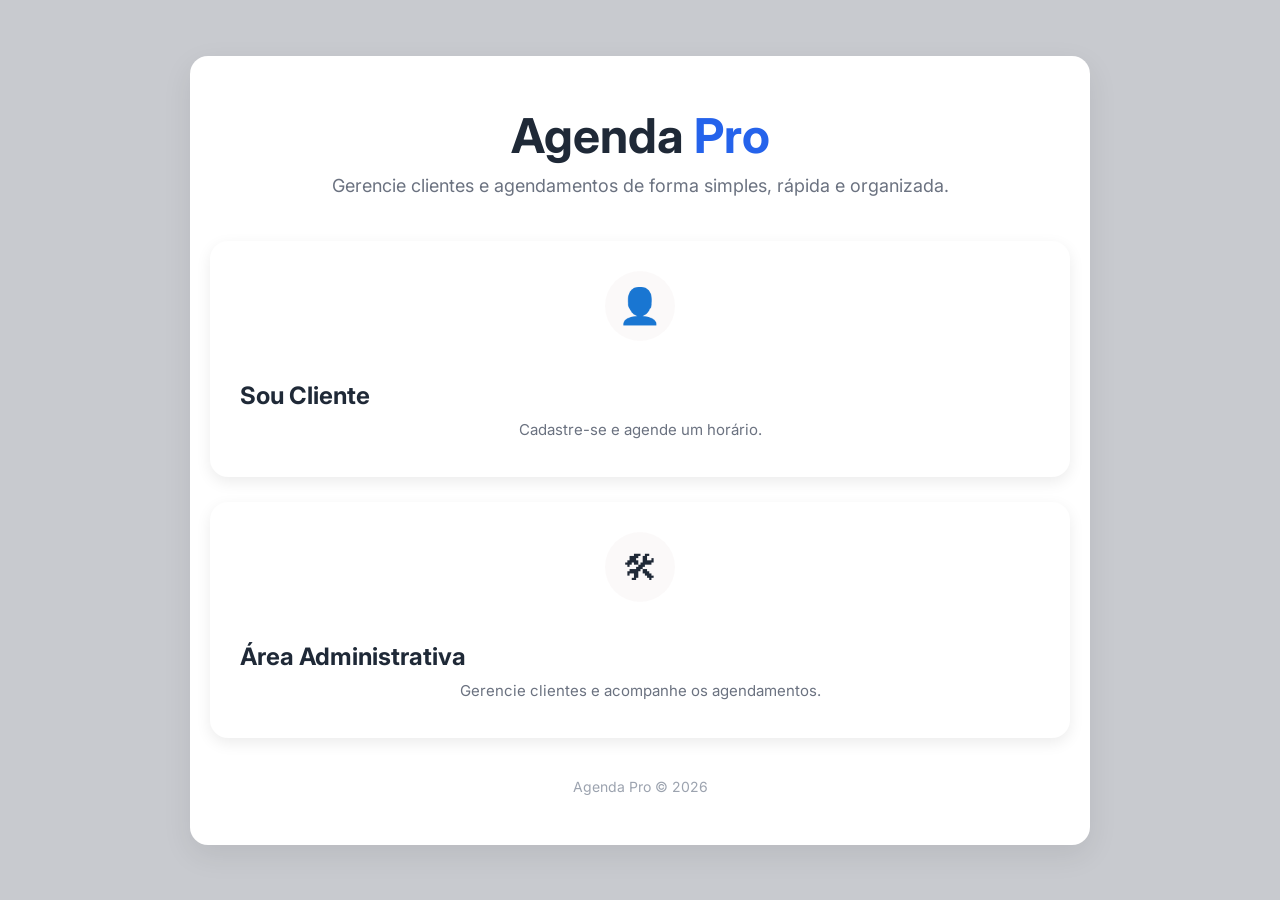
==== frontend/index.html @ 9832e8e5 "Refatora e organiza estrutura do CSS" ====
<!DOCTYPE html>
<html lang="pt-BR">

<head>

    <meta charset="UTF-8">

    <title>Agenda Pro</title>

    <link rel="preconnect" href="https://fonts.googleapis.com">

    <link rel="preconnect"
          href="https://fonts.gstatic.com"
          crossorigin>

    <link href="https://fonts.googleapis.com/css2?family=Inter:wght@400;500;600;700&display=swap"
          rel="stylesheet">

    <link rel="stylesheet" href="style.css">

</head>

<body>

<div class="container">

    <h1 class="logo">
        Agenda <span>Pro</span>
    </h1>

    <p class="subtitle">
        Gerencie clientes e agendamentos de forma simples, rápida e organizada.
    </p>

    <div class="home-card"
         onclick="window.location.href='customer.html'">

        <div class="icon-box">
            👤
        </div>

        <h2>Sou Cliente</h2>

        <p>
            Cadastre-se e agende um horário.
        </p>

    </div>

    <div class="home-card"
         onclick="window.location.href='admin.html'">

        <div class="icon-box">
            🛠
        </div>

        <h2>Área Administrativa</h2>

        <p>
            Gerencie clientes e acompanhe os agendamentos.
        </p>

    </div>

    <footer>

        Agenda Pro © 2026

    </footer>

</div>

</body>

</html>
---- frontend/style.css ----
/* =======================================================
   RESET
======================================================= */

* {
    margin: 0;
    padding: 0;
    box-sizing: border-box;
}

/* =======================================================
   GERAL
======================================================= */

body {

    margin: 0;

    background: #C8CACF;

    font-family: "Inter", sans-serif;

    color: #1F2937;

    display: flex;

    justify-content: center;

    align-items: center;

    min-height: 100vh;

    padding: 30px;

}

h1 {

    font-size: 28px;

    font-weight: 700;

    margin-bottom: 10px;

}

h2 {

    margin-top: 40px;

    margin-bottom: 20px;

    font-size: 24px;

    font-weight: 700;

    text-align: left;

}

p {

    margin-bottom: 8px;

    font-size: 15px;

    color: #555;

}

/* =======================================================
   LAYOUT
======================================================= */

.container {

    width: 90%;

    max-width: 900px;

    margin: auto;

    padding: 50px 20px;

    text-align: center;

    background: white;

    border-radius: 18px;

    box-shadow: 0 10px 30px rgba(0,0,0,.08);
}

/* =======================================================
   COMPONENTES
======================================================= */

.input_field {

    width: 100%;

    padding: 10px;

    margin-bottom: 10px;

    border: 1px solid #ccc;

    border-radius: 8px;

}

.register-button{

    width:100%;

    padding:14px;

    margin-top:30px;

    border:none;

    border-radius:14px;

    background:#2563EB;

    color:white;

    font-size:16px;

    font-weight:600;

    cursor:pointer;

    transition:.25s;

}

.register-button:hover{

    background:#1D4ED8;

}


/* =======================================================
   LOGO
======================================================= */

.logo{

    font-size:48px;

    font-weight:700;

    margin-bottom:10px;

}

.logo span{

    color:#2563EB;

}

.subtitle{

    color:#6B7280;

    font-size:18px;

    margin-bottom:45px;

}

/* =======================================================
   HOME
======================================================= */

.home-card{

    background:white;

    border-radius:18px;

    padding:30px;

    margin-bottom:25px;

    cursor:pointer;

    transition:0.25s;

    box-shadow:0px 5px 15px rgba(0,0,0,.08);

}

.home-card:hover{

    transform:translateY(-6px);

    box-shadow:0px 15px 30px rgba(0,0,0,.12);

}

.home-card h2{

    margin-bottom:10px;

}

.home-card p{

    color:#6B7280;

}

.icon-box {

    width: 70px;

    height: 70px;

    margin: 0 auto 15px;

    display: flex;

    align-items: center;

    justify-content: center;

    border-radius: 50%;

    background: #faf8f8cc;

    font-size: 35px;

}

/* =======================================================
   ADMIN
======================================================= */

.dashboard{

    display:flex;

    gap:20px;

    margin-bottom:40px;

}

.summary-card{

    flex:1;

    background:#FFFFFF;

    border-radius:18px;

    padding:22px;

    box-shadow:0 8px 18px rgba(0,0,0,.08);

    transition:.25s;

}

.summary-card:hover{

    transform:translateY(-4px);

    box-shadow:0 14px 24px rgba(0,0,0,.12);

}

.summary-card h3{

    font-size:16px;

    font-weight:600;

    color:#67727e;

    margin-bottom:12px;

}

.summary-card strong{

    font-size:38px;

    color:#2563EB;

}

/* =======================================================
   CLIENTES
======================================================= */

.client-card{

    background:#FFFFFF;

    padding:20px;

    margin-bottom:18px;

    border-radius:18px;

    box-shadow:0 6px 15px rgba(0,0,0,.08);

    display:flex;

    justify-content:space-between;

    align-items:center;

    transition:.25s;

}

.client-card:hover{

    transform:translateY(-3px);

    box-shadow:0 12px 24px rgba(0,0,0,.12);

}

.client-card button{

    width:42px;

    height:42px;

    border:none;

    border-radius:10px;

    background:#FEE2E2;

    color:#DC2626;

    font-size:18px;

    cursor:pointer;

    transition:.25s;

}

.client-card button:hover{

    background:#DC2626;

    color:white;

}

/* =======================================================
   FOOTER
======================================================= */

footer{

    margin-top:40px;

    color:#9CA3AF;

    font-size:14px;

}
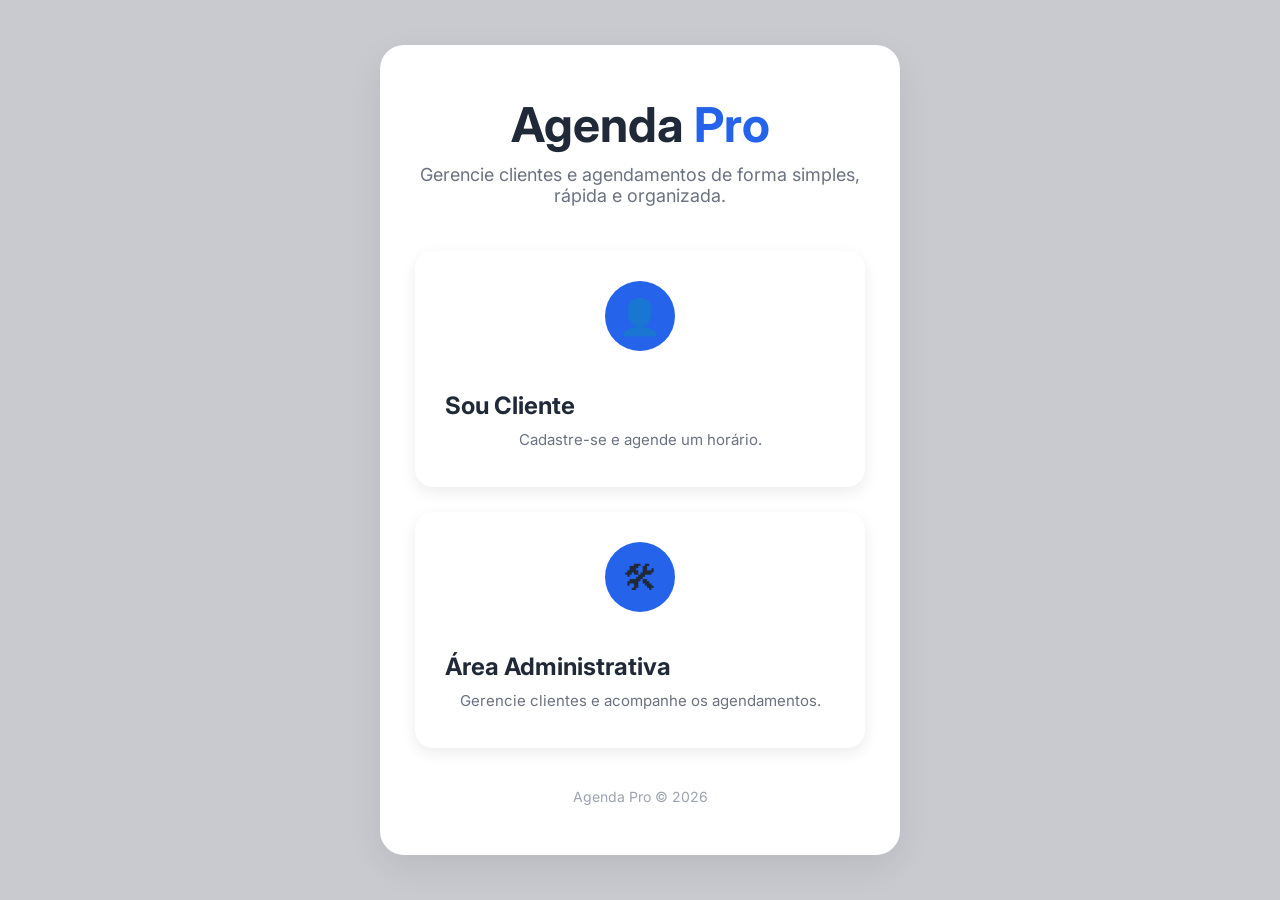
==== commit d280e547: "Refatora layout e melhora a interface do sistema" ====
--- a/frontend/index.html
+++ b/frontend/index.html
@@ -22,7 +22,7 @@
 
 <body>
 
-<div class="container">
+<div class="home-container">
 
     <h1 class="logo">
         Agenda <span>Pro</span>
--- a/frontend/style.css
+++ b/frontend/style.css
@@ -72,23 +72,64 @@
    LAYOUT
 ======================================================= */
 
-.container {
+/* =======================================================
+   LAYOUT
+======================================================= */
+
+.home-container {
 
     width: 90%;
 
-    max-width: 900px;
+    max-width: 520px;
 
     margin: auto;
 
-    padding: 50px 20px;
+    padding: 50px 35px;
+
+    background: #FFFFFF;
+
+    border-radius: 24px;
+
+    box-shadow: 0 12px 35px rgba(0,0,0,.08);
 
     text-align: center;
 
-    background: white;
-
-    border-radius: 18px;
-
-    box-shadow: 0 10px 30px rgba(0,0,0,.08);
+}
+
+.customer-container {
+
+    width: 90%;
+
+    max-width: 650px;
+
+    margin: auto;
+
+    padding: 50px 35px;
+
+    background: #FFFFFF;
+
+    border-radius: 24px;
+
+    box-shadow: 0 12px 35px rgba(0,0,0,.08);
+
+}
+
+.admin-container {
+
+    width: 90%;
+
+    max-width: 950px;
+
+    margin: auto;
+
+    padding: 50px 35px;
+
+    background: #FFFFFF;
+
+    border-radius: 24px;
+
+    box-shadow: 0 12px 35px rgba(0,0,0,.08);
+
 }
 
 /* =======================================================
@@ -230,7 +271,7 @@
 
     border-radius: 50%;
 
-    background: #faf8f8cc;
+    background: #2563EB;
 
     font-size: 35px;
 
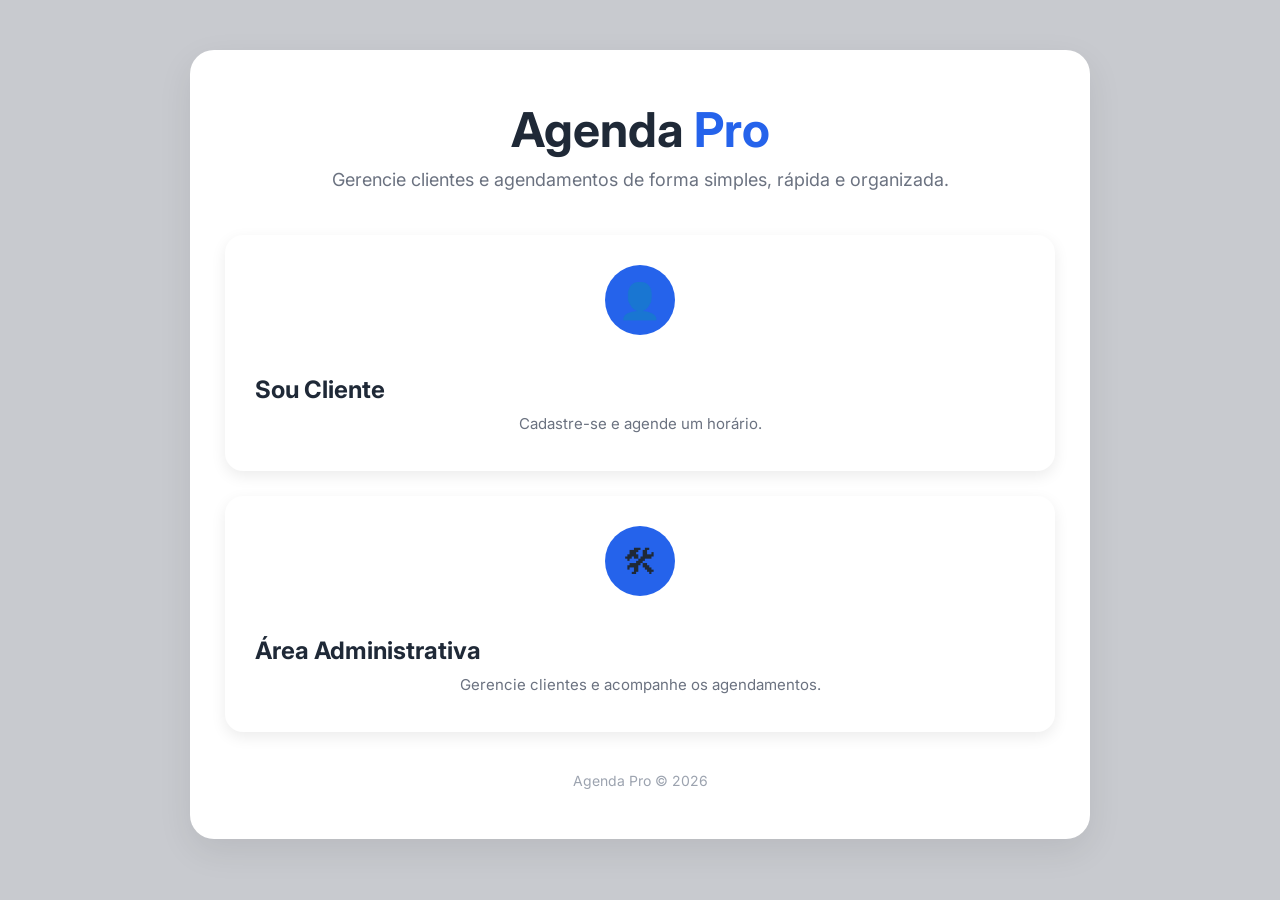
==== commit c304b1d5: "feat: implementa multi-tenancy e autenticacao JWT com login/registro" ====
--- a/frontend/index.html
+++ b/frontend/index.html
@@ -3,6 +3,8 @@
 
 <head>
 
+    <script src="config.js"></script>
+    
     <meta charset="UTF-8">
 
     <title>Agenda Pro</title>
--- a/frontend/style.css
+++ b/frontend/style.css
@@ -22,393 +22,722 @@
 
     color: #1F2937;
 
+}
+
+h1 {
+
+    font-size: 28px;
+
+    font-weight: 700;
+
+    margin-bottom: 10px;
+
+}
+
+h2 {
+
+    margin-top: 40px;
+
+    margin-bottom: 20px;
+
+    font-size: 24px;
+
+    font-weight: 700;
+
+    text-align: left;
+
+}
+
+p {
+
+    margin-bottom: 8px;
+
+    font-size: 15px;
+
+    color: #555;
+
+}
+
+/* =======================================================
+   LAYOUT
+======================================================= */
+
+/* =======================================================
+   LAYOUT
+======================================================= */
+
+.home-container {
+
+    width: 90%;
+
+    max-width: 900px;
+
+    margin: 50px auto;
+
+    padding: 50px 35px;
+
+    background: #FFFFFF;
+
+    border-radius: 24px;
+
+    box-shadow: 0 12px 35px rgba(0,0,0,.08);
+
+    text-align: center;
+
+}
+
+.customer-container{
+
+    display:flex;
+
+    flex-direction:column;
+
+    gap:28px;
+
+}
+
+.admin-container {
+
+    width: 90%;
+
+    max-width: 900px;
+
+    margin: 50px auto;
+
+    padding: 50px 35px;
+
+    background: #FFFFFF;
+
+    border-radius: 24px;
+
+    box-shadow: 0 12px 35px rgba(0,0,0,.08);
+
+}
+
+/* =======================================================
+   COMPONENTES
+======================================================= */
+
+.input_field{
+
+    width:100%;
+
+    padding:15px;
+
+    margin-bottom:18px;
+
+    border:1px solid #D6D9E0;
+
+    border-radius:12px;
+
+    font-size:15px;
+
+    transition:.25s;
+
+}
+
+.input_field:focus{
+
+    outline:none;
+
+    border-color:#2563EB;
+
+    box-shadow:0 0 0 4px rgba(37,99,235,.12);
+
+}
+
+.register-button{
+
+    width:100%;
+
+    padding:16px;
+
+    margin-top:22px;
+
+    border:none;
+
+    border-radius:14px;
+
+    background:#2563EB;
+
+    color:white;
+
+    font-size:16px;
+
+    font-weight:600;
+
+    cursor:pointer;
+
+    transition:.25s;
+
+}
+
+.register-button:hover{
+
+    background:#1D4ED8;
+
+    transform:translateY(-2px);
+
+}
+
+
+/* =======================================================
+   LOGO
+======================================================= */
+
+.logo{
+
+    font-size:48px;
+
+    font-weight:700;
+
+    margin-bottom:10px;
+
+}
+
+.logo span{
+
+    color:#2563EB;
+
+}
+
+.subtitle{
+
+    color:#6B7280;
+
+    font-size:18px;
+
+    margin-bottom:45px;
+
+}
+
+.dashboard-header{
+
+    text-align:left;
+
+    margin-bottom:40px;
+
+}
+
+.dashboard-description{
+
+    margin-top:10px;
+
+    color:#6B7280;
+
+    font-size:16px;
+
+    line-height:1.6;
+
+}
+
+/* =======================================================
+   HOME
+======================================================= */
+
+.home-card{
+
+    background:white;
+
+    border-radius:18px;
+
+    padding:30px;
+
+    margin-bottom:25px;
+
+    cursor:pointer;
+
+    transition:0.25s;
+
+    box-shadow:0px 5px 15px rgba(0,0,0,.08);
+
+}
+
+.home-card:hover{
+
+    transform:translateY(-6px);
+
+    box-shadow:0px 15px 30px rgba(0,0,0,.12);
+
+}
+
+.home-card h2{
+
+    margin-bottom:10px;
+
+}
+
+.home-card p{
+
+    color:#6B7280;
+
+}
+
+.icon-box {
+
+    width: 70px;
+
+    height: 70px;
+
+    margin: 0 auto 15px;
+
     display: flex;
 
+    align-items: center;
+
     justify-content: center;
 
-    align-items: center;
-
-    min-height: 100vh;
-
-    padding: 30px;
-
-}
-
-h1 {
-
-    font-size: 28px;
-
-    font-weight: 700;
-
-    margin-bottom: 10px;
-
-}
-
-h2 {
-
-    margin-top: 40px;
-
-    margin-bottom: 20px;
-
-    font-size: 24px;
-
-    font-weight: 700;
-
-    text-align: left;
-
-}
-
-p {
-
-    margin-bottom: 8px;
-
-    font-size: 15px;
-
-    color: #555;
-
-}
-
-/* =======================================================
-   LAYOUT
-======================================================= */
-
-/* =======================================================
-   LAYOUT
-======================================================= */
-
-.home-container {
-
-    width: 90%;
-
-    max-width: 520px;
-
-    margin: auto;
-
-    padding: 50px 35px;
-
-    background: #FFFFFF;
-
-    border-radius: 24px;
-
-    box-shadow: 0 12px 35px rgba(0,0,0,.08);
-
-    text-align: center;
-
-}
-
-.customer-container {
-
-    width: 90%;
-
-    max-width: 650px;
-
-    margin: auto;
-
-    padding: 50px 35px;
-
-    background: #FFFFFF;
-
-    border-radius: 24px;
-
-    box-shadow: 0 12px 35px rgba(0,0,0,.08);
-
-}
-
-.admin-container {
-
-    width: 90%;
-
-    max-width: 950px;
-
-    margin: auto;
-
-    padding: 50px 35px;
-
-    background: #FFFFFF;
-
-    border-radius: 24px;
-
-    box-shadow: 0 12px 35px rgba(0,0,0,.08);
-
-}
-
-/* =======================================================
-   COMPONENTES
-======================================================= */
-
-.input_field {
-
-    width: 100%;
-
-    padding: 10px;
-
-    margin-bottom: 10px;
-
-    border: 1px solid #ccc;
-
-    border-radius: 8px;
-
-}
-
-.register-button{
+    border-radius: 50%;
+
+    background: #2563EB;
+
+    font-size: 35px;
+
+}
+
+/* =======================================================
+   ADMIN
+======================================================= */
+
+.dashboard{
+
+    width:90%;
+
+    max-width:700px;
+
+    margin:0 auto 30px;
+
+    display:flex;
+
+    gap:20px;
+
+}
+
+.summary-card{
+
+    flex:1;
+
+    background:#FFFFFF;
+
+    border-radius:18px;
+
+    padding:22px;
+
+    box-shadow:0 8px 18px rgba(0,0,0,.08);
+
+    text-align:center;
+
+    transition:.25s;
+
+}
+
+.summary-card:hover{
+
+    transform:translateY(-4px);
+
+    box-shadow:0 14px 24px rgba(0,0,0,.12);
+
+}
+
+.summary-card h3{
+
+    font-size:16px;
+
+    font-weight:600;
+
+    color:#67727e;
+
+    margin-bottom:12px;
+
+}
+
+.summary-card strong{
+
+    display:block;
+
+    margin-top:8px;
+
+    font-size:42px;
+
+    font-weight:700;
+
+    color:#2563EB;
+
+}
+
+.summary-icon{
+
+    width:60px;
+
+    height:60px;
+
+    margin:0 auto 18px;
+
+    border-radius:16px;
+
+    background:#DBEAFE;
+
+    display:flex;
+
+    justify-content:center;
+
+    align-items:center;
+
+    font-size:30px;
+
+}
+
+/* =======================================================
+   CLIENTES
+======================================================= */
+
+.client-card{
+
+    background:#FFFFFF;
+
+    padding:20px;
+
+    margin-bottom:18px;
+
+    border-radius:18px;
+
+    box-shadow:0 6px 15px rgba(0,0,0,.08);
+
+    display:flex;
+
+    justify-content:space-between;
+
+    align-items:center;
+
+    transition:.25s;
+
+    gap: 25px;
+
+}
+
+.client-card:hover{
+
+    transform:translateY(-3px);
+
+    box-shadow:0 12px 24px rgba(0,0,0,.12);
+
+}
+
+.client-card button{
+
+    width:42px;
+
+    height:42px;
+
+    border:none;
+
+    border-radius:10px;
+
+    background:#FEE2E2;
+
+    color:#DC2626;
+
+    font-size:18px;
+
+    cursor:pointer;
+
+    transition:.25s;
+
+}
+
+.client-card button:hover{
+
+    background:#DC2626;
+
+    color:white;
+
+}
+
+/* =======================================================
+   FOOTER
+======================================================= */
+
+footer{
+
+    margin-top:40px;
+
+    color:#9CA3AF;
+
+    font-size:14px;
+
+}
+
+.card-info{
+
+    display:flex;
+
+    flex-direction:column;
+
+    gap:6px;
+
+}
+
+.card-info h3{
+
+    margin:0;
+
+    font-size:20px;
+
+    font-weight:600;
+
+    color:#1F2937;
+
+}
+
+.card-info p{
+
+    margin:0;
+
+    color:#6B7280;
+
+    font-size:15px;
+
+}
+
+.section-divider{
+
+    border:none;
+
+    border-top:1px solid #E5E7EB;
+
+    margin:40px 0;
+
+}
+
+.search-box{
+
+    margin-bottom:25px;
+
+}
+
+.search-box input{
 
     width:100%;
 
-    padding:14px;
-
-    margin-top:30px;
+    padding:14px 18px;
 
     border:none;
 
     border-radius:14px;
 
+    background:#F3F4F6;
+
+    font-size:15px;
+
+    transition:.25s;
+
+}
+
+.search-box input:focus{
+
+    outline:none;
+
+    background:#FFFFFF;
+
+    box-shadow:0 0 0 3px rgba(37,99,235,.15);
+
+}
+
+.section-header{
+
+    display:flex;
+
+    justify-content:space-between;
+
+    align-items:center;
+
+    margin:40px 0 20px;
+
+}
+
+.action-button{
+
+    padding:10px 18px;
+
+    border:none;
+
+    border-radius:12px;
+
     background:#2563EB;
 
     color:white;
 
+    font-size:14px;
+
+    font-weight:600;
+
+    cursor:pointer;
+
+    transition:.25s;
+
+}
+
+.action-button:hover{
+
+    background:#1D4ED8;
+
+    transform:translateY(-2px);
+
+}
+
+@media (max-width:768px){
+
+    .section-header{
+
+        flex-direction:column;
+
+        align-items:flex-start;
+
+        gap:15px;
+
+    }
+
+    .action-button{
+
+        width:100%;
+
+    }
+
+}
+
+#toast{
+
+    position:fixed;
+
+    top:25px;
+
+    right:25px;
+
+    background:#22C55E;
+
+    color:white;
+
+    padding:16px 22px;
+
+    border-radius:14px;
+
+    font-weight:600;
+
+    box-shadow:0 10px 25px rgba(0,0,0,.15);
+
+    opacity:0;
+
+    transform:translateY(-20px);
+
+    transition:.3s;
+
+    z-index:1000;
+
+}
+
+#toast.show{
+
+    opacity:1;
+
+    transform:translateY(0);
+
+}
+
+#toast.error{
+
+    background:#EF4444;
+
+}
+
+.customer-header{
+
+    position:relative;
+
+    text-align:center;
+
+    margin-bottom:35px;
+
+}
+
+
+.form-card{
+
+    background:white;
+
+    border-radius:20px;
+
+    padding:35px;
+
+    margin-bottom:25px;
+
+    box-shadow:0 12px 28px rgba(0,0,0,.08);
+
+}
+
+.form-card h2{
+
+    font-size:34px;
+
+    margin-bottom:8px;
+
+}
+
+.section-description{
+
+    color:#6B7280;
+
+    margin-bottom:28px;
+
     font-size:16px;
 
+    line-height: 1.5;
+
+}
+
+.back-button{
+
+    position:absolute;
+
+    left:0;
+
+    top:6px;
+
+    background:none;
+
+    border:none;
+
+    color:#2563EB;
+
+    font-size:15px;
+
     font-weight:600;
 
     cursor:pointer;
 
-    transition:.25s;
-
-}
-
-.register-button:hover{
-
-    background:#1D4ED8;
-
-}
-
-
-/* =======================================================
-   LOGO
-======================================================= */
-
-.logo{
-
-    font-size:48px;
-
-    font-weight:700;
-
-    margin-bottom:10px;
-
-}
-
-.logo span{
-
-    color:#2563EB;
-
-}
-
-.subtitle{
-
-    color:#6B7280;
-
-    font-size:18px;
-
-    margin-bottom:45px;
-
-}
-
-/* =======================================================
-   HOME
-======================================================= */
-
-.home-card{
-
-    background:white;
-
-    border-radius:18px;
-
-    padding:30px;
-
-    margin-bottom:25px;
-
-    cursor:pointer;
-
-    transition:0.25s;
-
-    box-shadow:0px 5px 15px rgba(0,0,0,.08);
-
-}
-
-.home-card:hover{
-
-    transform:translateY(-6px);
-
-    box-shadow:0px 15px 30px rgba(0,0,0,.12);
-
-}
-
-.home-card h2{
-
-    margin-bottom:10px;
-
-}
-
-.home-card p{
-
-    color:#6B7280;
-
-}
-
-.icon-box {
-
-    width: 70px;
-
-    height: 70px;
-
-    margin: 0 auto 15px;
-
-    display: flex;
-
-    align-items: center;
-
-    justify-content: center;
-
-    border-radius: 50%;
-
-    background: #2563EB;
-
-    font-size: 35px;
-
-}
-
-/* =======================================================
-   ADMIN
-======================================================= */
-
-.dashboard{
-
-    display:flex;
-
-    gap:20px;
-
-    margin-bottom:40px;
-
-}
-
-.summary-card{
-
-    flex:1;
+    transition: .2s;
+
+}
+
+.back-button:hover{
+
+    color:#1D4ED8;
+
+}
+
+.customer-wrapper{
+
+    width:90%;
+
+    max-width:820px;
+
+    margin:50px auto;
 
     background:#FFFFFF;
 
-    border-radius:18px;
-
-    padding:22px;
-
-    box-shadow:0 8px 18px rgba(0,0,0,.08);
-
-    transition:.25s;
-
-}
-
-.summary-card:hover{
-
-    transform:translateY(-4px);
-
-    box-shadow:0 14px 24px rgba(0,0,0,.12);
-
-}
-
-.summary-card h3{
-
-    font-size:16px;
-
-    font-weight:600;
-
-    color:#67727e;
-
-    margin-bottom:12px;
-
-}
-
-.summary-card strong{
-
-    font-size:38px;
-
-    color:#2563EB;
-
-}
-
-/* =======================================================
-   CLIENTES
-======================================================= */
-
-.client-card{
-
-    background:#FFFFFF;
-
-    padding:20px;
-
-    margin-bottom:18px;
-
-    border-radius:18px;
-
-    box-shadow:0 6px 15px rgba(0,0,0,.08);
-
-    display:flex;
-
-    justify-content:space-between;
-
-    align-items:center;
-
-    transition:.25s;
-
-}
-
-.client-card:hover{
-
-    transform:translateY(-3px);
-
-    box-shadow:0 12px 24px rgba(0,0,0,.12);
-
-}
-
-.client-card button{
-
-    width:42px;
-
-    height:42px;
-
-    border:none;
-
-    border-radius:10px;
-
-    background:#FEE2E2;
-
-    color:#DC2626;
-
-    font-size:18px;
-
-    cursor:pointer;
-
-    transition:.25s;
-
-}
-
-.client-card button:hover{
-
-    background:#DC2626;
-
-    color:white;
-
-}
-
-/* =======================================================
-   FOOTER
-======================================================= */
-
-footer{
-
-    margin-top:40px;
-
-    color:#9CA3AF;
-
-    font-size:14px;
-
-}
+    border-radius:24px;
+
+    padding:45px;
+
+    box-shadow:0 15px 35px rgba(0,0,0,.08);
+
+}
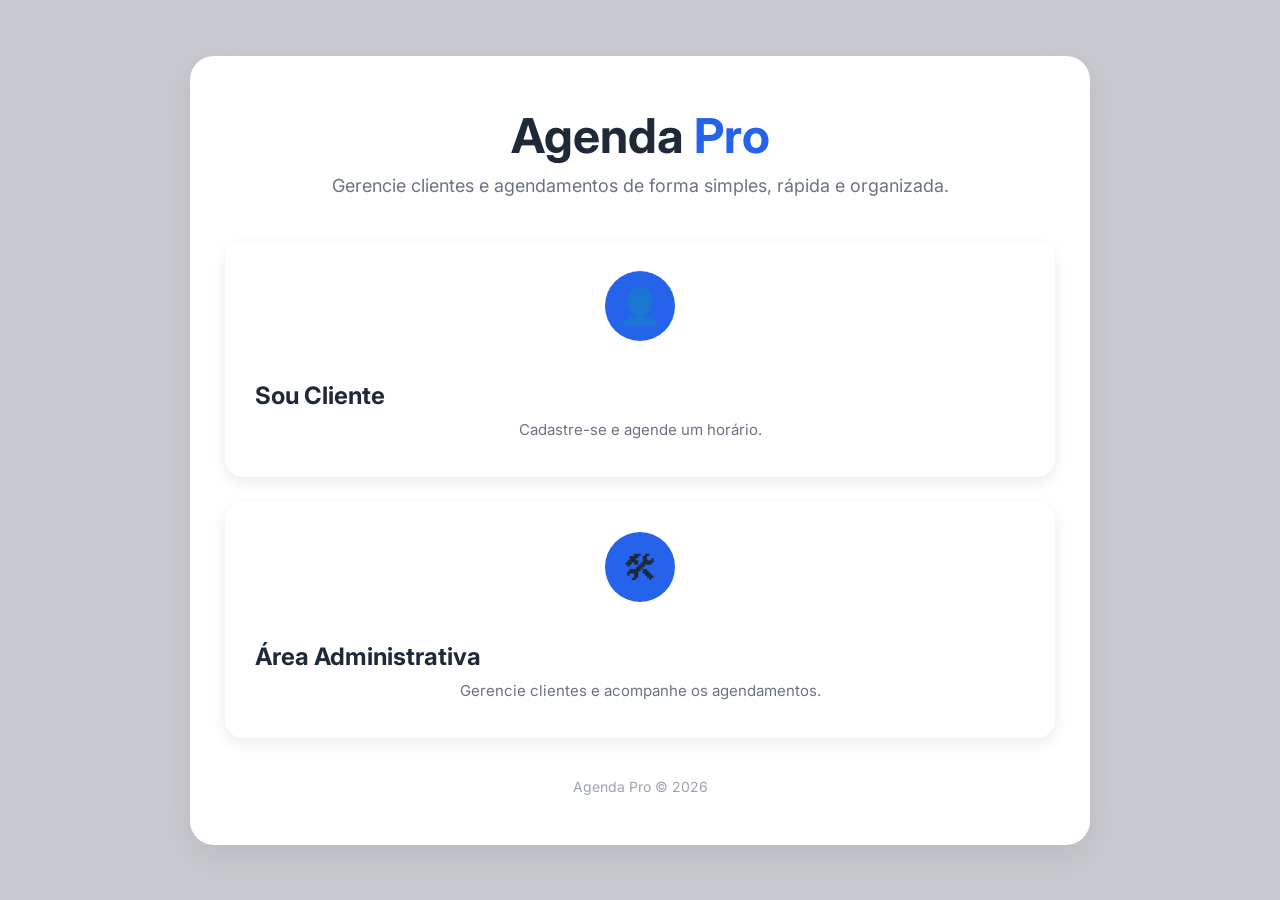
==== commit fc642448: "fix: cache-busting no CSS para forcar atualizacao no navegador" ====
--- a/frontend/index.html
+++ b/frontend/index.html
@@ -3,7 +3,7 @@
 
 <head>
 
-    <script src="config.js"></script>
+    <script src="config.js?v=2"></script>
     
     <meta charset="UTF-8">
 
@@ -18,7 +18,7 @@
     <link href="https://fonts.googleapis.com/css2?family=Inter:wght@400;500;600;700&display=swap"
           rel="stylesheet">
 
-    <link rel="stylesheet" href="style.css">
+    <link rel="stylesheet" href="style.css?v=2">
 
 </head>
 
--- a/frontend/style.css
+++ b/frontend/style.css
@@ -16,6 +16,14 @@
 
     margin: 0;
 
+    min-height: 100vh;
+
+    display: flex;
+
+    align-items: center;
+
+    justify-content: center;
+
     background: #C8CACF;
 
     font-family: "Inter", sans-serif;
@@ -72,7 +80,7 @@
 
     max-width: 900px;
 
-    margin: 50px auto;
+    margin: 30px auto;
 
     padding: 50px 35px;
 
@@ -102,7 +110,7 @@
 
     max-width: 900px;
 
-    margin: 50px auto;
+    margin: 30px auto;
 
     padding: 50px 35px;
 
@@ -217,6 +225,28 @@
 
     margin-bottom:40px;
 
+    display: flex;
+    justify-content: space-between;
+    align-items: flex-start;
+    gap: 20px;
+    flex-wrap: wrap;
+
+}
+
+.btn-secondary {
+    background: transparent;
+    border: 1px solid #ccc;
+    color: #555;
+    padding: 8px 18px;
+    border-radius: 8px;
+    cursor: pointer;
+    font-size: 14px;
+    white-space: nowrap;
+}
+
+.btn-secondary:hover {
+    background: #f2f2f2;
+    border-color: #999;
 }
 
 .dashboard-description{
@@ -603,6 +633,40 @@
 
     }
 
+    body {
+
+        align-items: flex-start;
+
+        padding: 16px 0;
+
+        box-sizing: border-box;
+
+    }
+
+    .home-container,
+    .admin-container,
+    .customer-wrapper {
+
+        width: 100%;
+
+        max-width: 100%;
+
+        margin: 0;
+
+        padding: 28px 20px;
+
+        border-radius: 16px;
+
+    }
+
+    .dashboard-header {
+
+        flex-direction: column;
+
+        align-items: flex-start;
+
+    }
+
 }
 
 #toast{
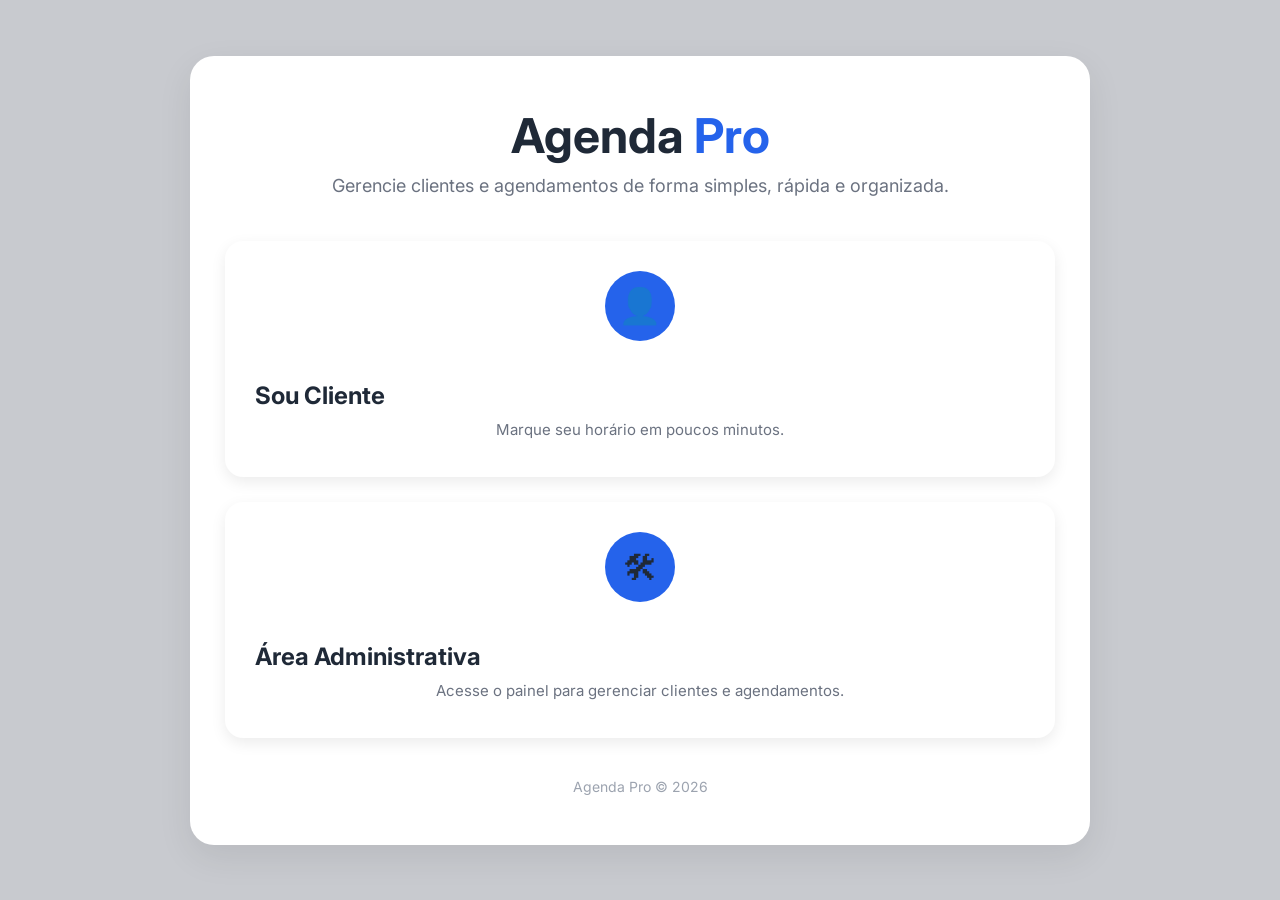
==== commit 61e88d19: "feat: adiciona configuracao de horario de atendimento e bloqueio de dias/horarios" ====
--- a/frontend/index.html
+++ b/frontend/index.html
@@ -18,7 +18,7 @@
     <link href="https://fonts.googleapis.com/css2?family=Inter:wght@400;500;600;700&display=swap"
           rel="stylesheet">
 
-    <link rel="stylesheet" href="style.css?v=2">
+    <link rel="stylesheet" href="style.css?v=5">
 
 </head>
 
@@ -44,7 +44,7 @@
         <h2>Sou Cliente</h2>
 
         <p>
-            Cadastre-se e agende um horário.
+            Marque seu horário em poucos minutos.
         </p>
 
     </div>
@@ -59,7 +59,7 @@
         <h2>Área Administrativa</h2>
 
         <p>
-            Gerencie clientes e acompanhe os agendamentos.
+            Acesse o painel para gerenciar clientes e agendamentos.
         </p>
 
     </div>
--- a/frontend/style.css
+++ b/frontend/style.css
@@ -343,6 +343,45 @@
 
 }
 
+.tab-button {
+    background: none;
+    border: none;
+    padding: 12px 18px;
+    font-size: 15px;
+    font-weight: 600;
+    color: #6B7280;
+    cursor: pointer;
+    border-bottom: 3px solid transparent;
+    margin-bottom: -1px;
+}
+
+.tab-button.active {
+    color: #2563EB;
+    border-bottom-color: #2563EB;
+}
+
+.day-checkbox {
+    display: flex;
+    align-items: center;
+    gap: 6px;
+    background: #F3F4F6;
+    padding: 8px 14px;
+    border-radius: 10px;
+    cursor: pointer;
+    font-size: 14px;
+    user-select: none;
+}
+
+.blocked-slot-item {
+    display: flex;
+    justify-content: space-between;
+    align-items: center;
+    background: #F9FAFB;
+    padding: 12px 16px;
+    border-radius: 10px;
+    margin-bottom: 10px;
+}
+
 .summary-card{
 
     flex:1;
@@ -615,6 +654,143 @@
 
 }
 
+
+#toast{
+
+    position:fixed;
+
+    top:25px;
+
+    right:25px;
+
+    background:#22C55E;
+
+    color:white;
+
+    padding:16px 22px;
+
+    border-radius:14px;
+
+    font-weight:600;
+
+    box-shadow:0 10px 25px rgba(0,0,0,.15);
+
+    opacity:0;
+
+    transform:translateY(-20px);
+
+    transition:.3s;
+
+    z-index:1000;
+
+}
+
+#toast.show{
+
+    opacity:1;
+
+    transform:translateY(0);
+
+}
+
+#toast.error{
+
+    background:#EF4444;
+
+}
+
+.customer-header{
+
+    position:relative;
+
+    text-align:center;
+
+    margin-bottom:35px;
+
+}
+
+
+.form-card{
+
+    background:white;
+
+    border-radius:20px;
+
+    padding:35px;
+
+    margin-bottom:25px;
+
+    box-shadow:0 12px 28px rgba(0,0,0,.08);
+
+}
+
+.form-card h2{
+
+    font-size:34px;
+
+    margin-bottom:8px;
+
+}
+
+.section-description{
+
+    color:#6B7280;
+
+    margin-bottom:28px;
+
+    font-size:16px;
+
+    line-height: 1.5;
+
+}
+
+.back-button{
+
+    position:absolute;
+
+    left:0;
+
+    top:6px;
+
+    background:none;
+
+    border:none;
+
+    color:#2563EB;
+
+    font-size:15px;
+
+    font-weight:600;
+
+    cursor:pointer;
+
+    transition: .2s;
+
+}
+
+.back-button:hover{
+
+    color:#1D4ED8;
+
+}
+
+.customer-wrapper{
+
+    width:90%;
+
+    max-width:820px;
+
+    margin:50px auto;
+
+    background:#FFFFFF;
+
+    border-radius:24px;
+
+    padding:45px;
+
+    box-shadow:0 15px 35px rgba(0,0,0,.08);
+
+}
 @media (max-width:768px){
 
     .section-header{
@@ -637,7 +813,9 @@
 
         align-items: flex-start;
 
-        padding: 16px 0;
+        padding: 0;
+
+        margin: 0;
 
         box-sizing: border-box;
 
@@ -651,11 +829,19 @@
 
         max-width: 100%;
 
+        min-height: 100vh;
+
+        min-height: 100dvh;
+
         margin: 0;
 
-        padding: 28px 20px;
-
-        border-radius: 16px;
+        padding: 28px 20px 40px;
+
+        border-radius: 0;
+
+        box-shadow: none;
+
+        box-sizing: border-box;
 
     }
 
@@ -668,140 +854,3 @@
     }
 
 }
-
-#toast{
-
-    position:fixed;
-
-    top:25px;
-
-    right:25px;
-
-    background:#22C55E;
-
-    color:white;
-
-    padding:16px 22px;
-
-    border-radius:14px;
-
-    font-weight:600;
-
-    box-shadow:0 10px 25px rgba(0,0,0,.15);
-
-    opacity:0;
-
-    transform:translateY(-20px);
-
-    transition:.3s;
-
-    z-index:1000;
-
-}
-
-#toast.show{
-
-    opacity:1;
-
-    transform:translateY(0);
-
-}
-
-#toast.error{
-
-    background:#EF4444;
-
-}
-
-.customer-header{
-
-    position:relative;
-
-    text-align:center;
-
-    margin-bottom:35px;
-
-}
-
-
-.form-card{
-
-    background:white;
-
-    border-radius:20px;
-
-    padding:35px;
-
-    margin-bottom:25px;
-
-    box-shadow:0 12px 28px rgba(0,0,0,.08);
-
-}
-
-.form-card h2{
-
-    font-size:34px;
-
-    margin-bottom:8px;
-
-}
-
-.section-description{
-
-    color:#6B7280;
-
-    margin-bottom:28px;
-
-    font-size:16px;
-
-    line-height: 1.5;
-
-}
-
-.back-button{
-
-    position:absolute;
-
-    left:0;
-
-    top:6px;
-
-    background:none;
-
-    border:none;
-
-    color:#2563EB;
-
-    font-size:15px;
-
-    font-weight:600;
-
-    cursor:pointer;
-
-    transition: .2s;
-
-}
-
-.back-button:hover{
-
-    color:#1D4ED8;
-
-}
-
-.customer-wrapper{
-
-    width:90%;
-
-    max-width:820px;
-
-    margin:50px auto;
-
-    background:#FFFFFF;
-
-    border-radius:24px;
-
-    padding:45px;
-
-    box-shadow:0 15px 35px rgba(0,0,0,.08);
-
-}
